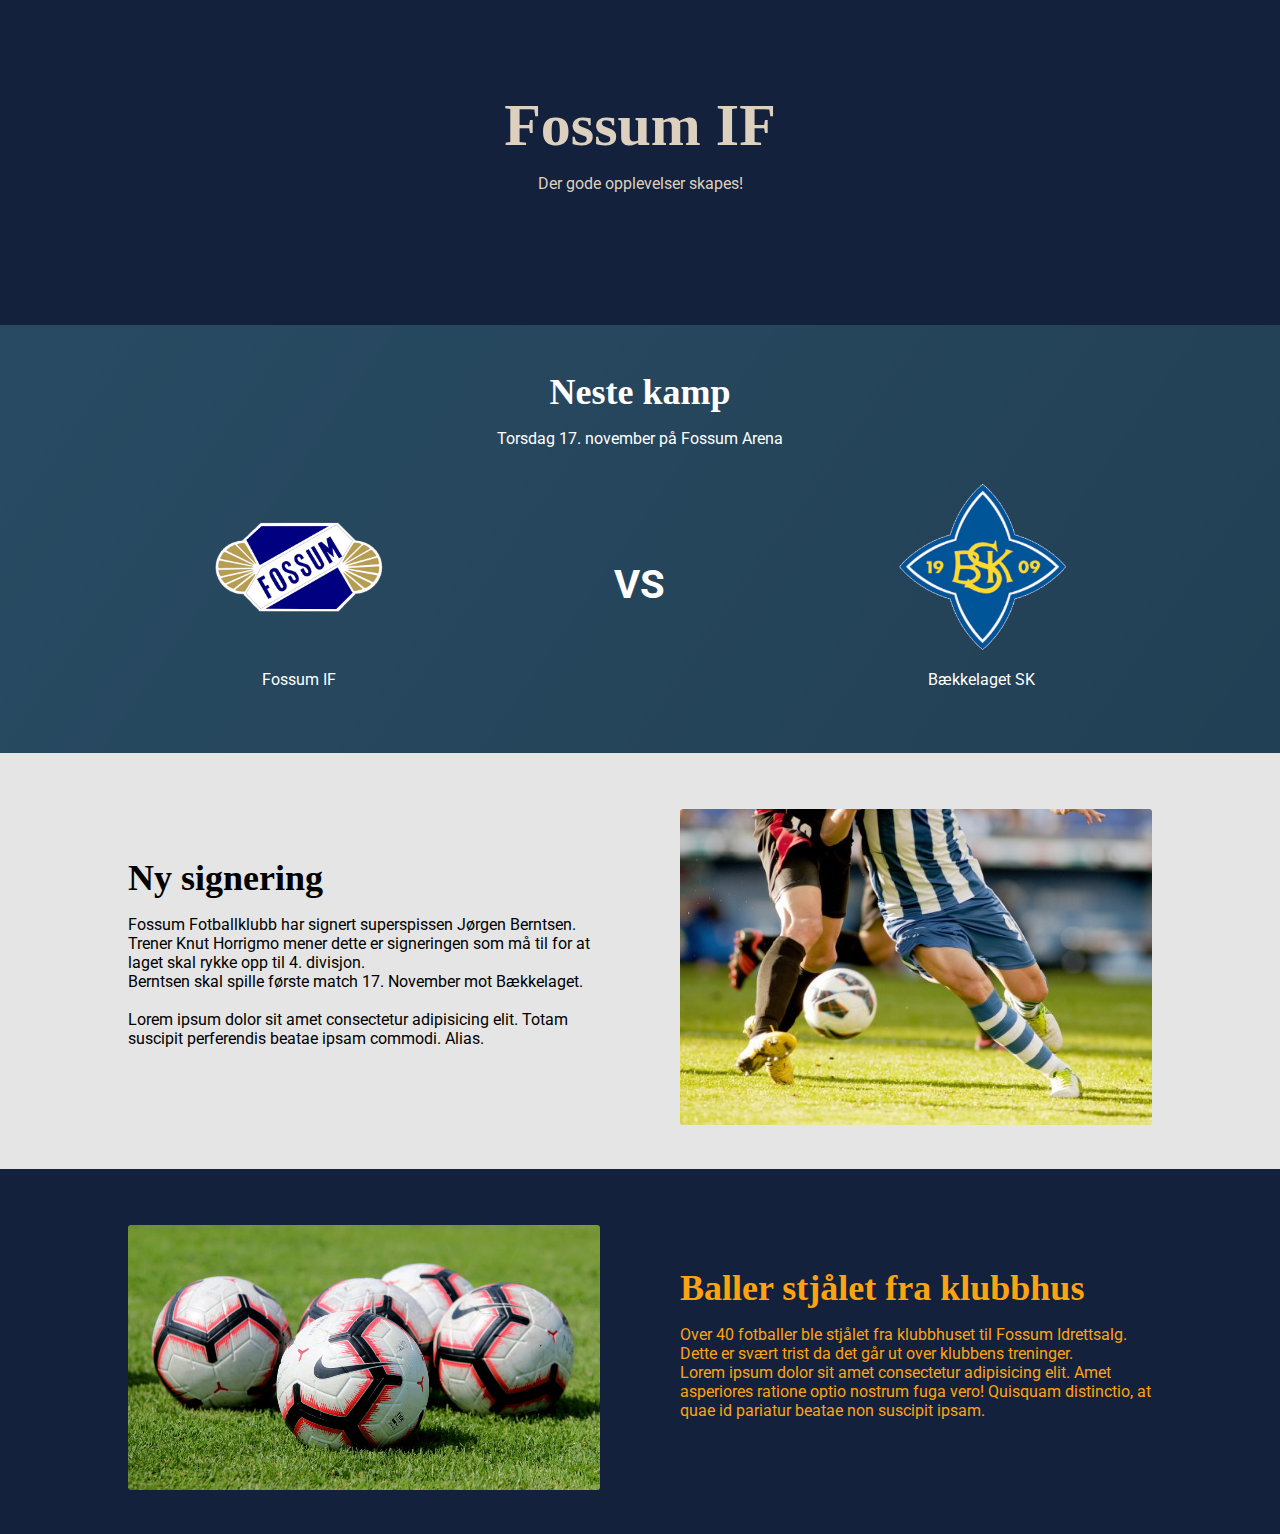
==== index.html @ 1b919d2f "fix" ====
<!DOCTYPE html>
<html lang="en">
<head>
    <meta charset="UTF-8">
    <meta name="viewport" content="width=device-width, initial-scale=1.0">
    <link href="https://fonts.googleapis.com/css2?family=Playfair+Display:wght@900&family=Roboto:wght@300;400&display=swap" rel="stylesheet">     
    <link rel="stylesheet" href="style.css">
    <title>Fossum Fotball</title>
</head>
<body>

    <section class="intro">
        <div class="container">
            <h1 class="intro__title">Fossum IF</h1>
            <p class="intro__text">Der gode opplevelser skapes!</p>
        </div>
    </section>

    <section class="next-game">
        <div class="container">
            <h2 class="section-title">Neste kamp</h2>
            <p>Torsdag 17. november på Fossum Arena</p>
            <div class="row match">
                <div class="team">
                    <img class="team-logo" src="./imgs/logo.png" alt="">
                    <p>Fossum IF</p>
                </div>
                    <div class="col VS"><h4>VS</h4></div>
                <div class="team">
                    <img class="team-logo" src="./imgs/bsk.png" alt="">
                    <p>Bækkelaget SK</p>
                </div>
            </div>
        </div>
    </section>

        <article class="article-one">
            <div class="container">
                <div class="row">
                    <div class="col">
                        <h3 class="article__title">Ny signering</h3>
                        <p class="article__text">Fossum Fotballklubb har signert superspissen Jørgen Berntsen. Trener Knut Horrigmo mener dette er signeringen som må til for at laget skal rykke opp til 4. divisjon. <br> Berntsen skal spille første match 17. November mot Bækkelaget. <br><br>Lorem ipsum dolor sit amet consectetur adipisicing elit. Totam suscipit perferendis beatae ipsam commodi. Alias.
                        </p>
                    </div>
                    <div class="col article__image">
                        <img src="./imgs/fotball1.jpg" alt="">
                    </div> 
                </div>           
            </div>
        </article>

        <article class="article-two">
            <div class="container row row--reverse">
                <div class="col article__image">
                    <img src="./imgs/fotball2.jpg" alt="">
                </div>   
                <div class="col">
                    <h3 class="article__title">Baller stjålet fra klubbhus</h3>
                    <p class="article__text">Over 40 fotballer ble stjålet fra klubbhuset til Fossum Idrettsalg. Dette er svært trist da det går ut over klubbens treninger. <br> Lorem ipsum dolor sit amet consectetur adipisicing elit. Amet asperiores ratione optio nostrum fuga vero! Quisquam distinctio, at quae id pariatur beatae non suscipit ipsam.</p>
                </div> 
            </div>
        </article>
    
</body>
</html>
---- style.css ----
*,
*:before,
*:after {
  box-sizing: border-box;
}

body {
  margin: 0;
  padding: 0;
  font-family: "Roboto", sans-serif;
}

img {
  width: 100%;
  border-radius: 3px;
  margin-top: 1em;
}

h1,
h2 {
  font-family: "Playfair Display SC", serif;
  margin: 0;
  margin-bottom: 1rem;
  line-height: 1.1;
}

h3 {
  font-family: "Playfair Display SC", serif;
  margin: 0;
}

section {
  padding: 3em 0;
}

article {
  padding: 2.5em 0;
}

.container {
  width: 80%;
  margin: 0 auto;
  max-width: 1100px;
}

.section-title {
  font-size: 2.25rem;
}

.intro {
  background-color: #14213d;
  color: #ddd0be;
  text-align: center;

  display: flex;
  align-items: center;

  min-height: 325px;
}

.intro__title {
  font-size: 3rem;
}

.intro__text {
  margin-bottom: 2.5rem;
}

.next-game {
  background-color: #284b63;
  background-image: linear-gradient(
    125deg,
    rgba(0, 0, 0, 0),
    rgba(0, 0, 0, 0.15)
  );
  color: #fff;
  text-align: center;
}

.article__title {
  font-size: 2.25rem;
}

.team {
  width: 100%;
}

.team-logo {
  width: 50%;
}

h4 {
  font-size: clamp(0.5rem, calc(2.5vw + 0.5rem), 2.5rem);
}

.article-one {
  background-color: #e5e5e5;
}

.article-two {
  background-color: #14213d;
  color: #fca311;
}

.article__image {
  align-self: center;
}

@media (min-width: 800px) {
  .row {
    display: flex;
    margin: 0 auto;
  }

  .VS {
    align-self: center;
  }

  .col {
    width: 100%;
    align-self: center;
  }

  .col + .col {
    margin-left: 5em;
  }

  .intro__title {
    font-size: 3.75rem;
  }
}

@media (max-width: 800px) {
  .match {
    display: flex;
  }
  .VS {
    align-self: center;
    margin-right: 0.5em;
  }
  .row--reverse {
    display: flex;
    flex-direction: column-reverse;
  }
}
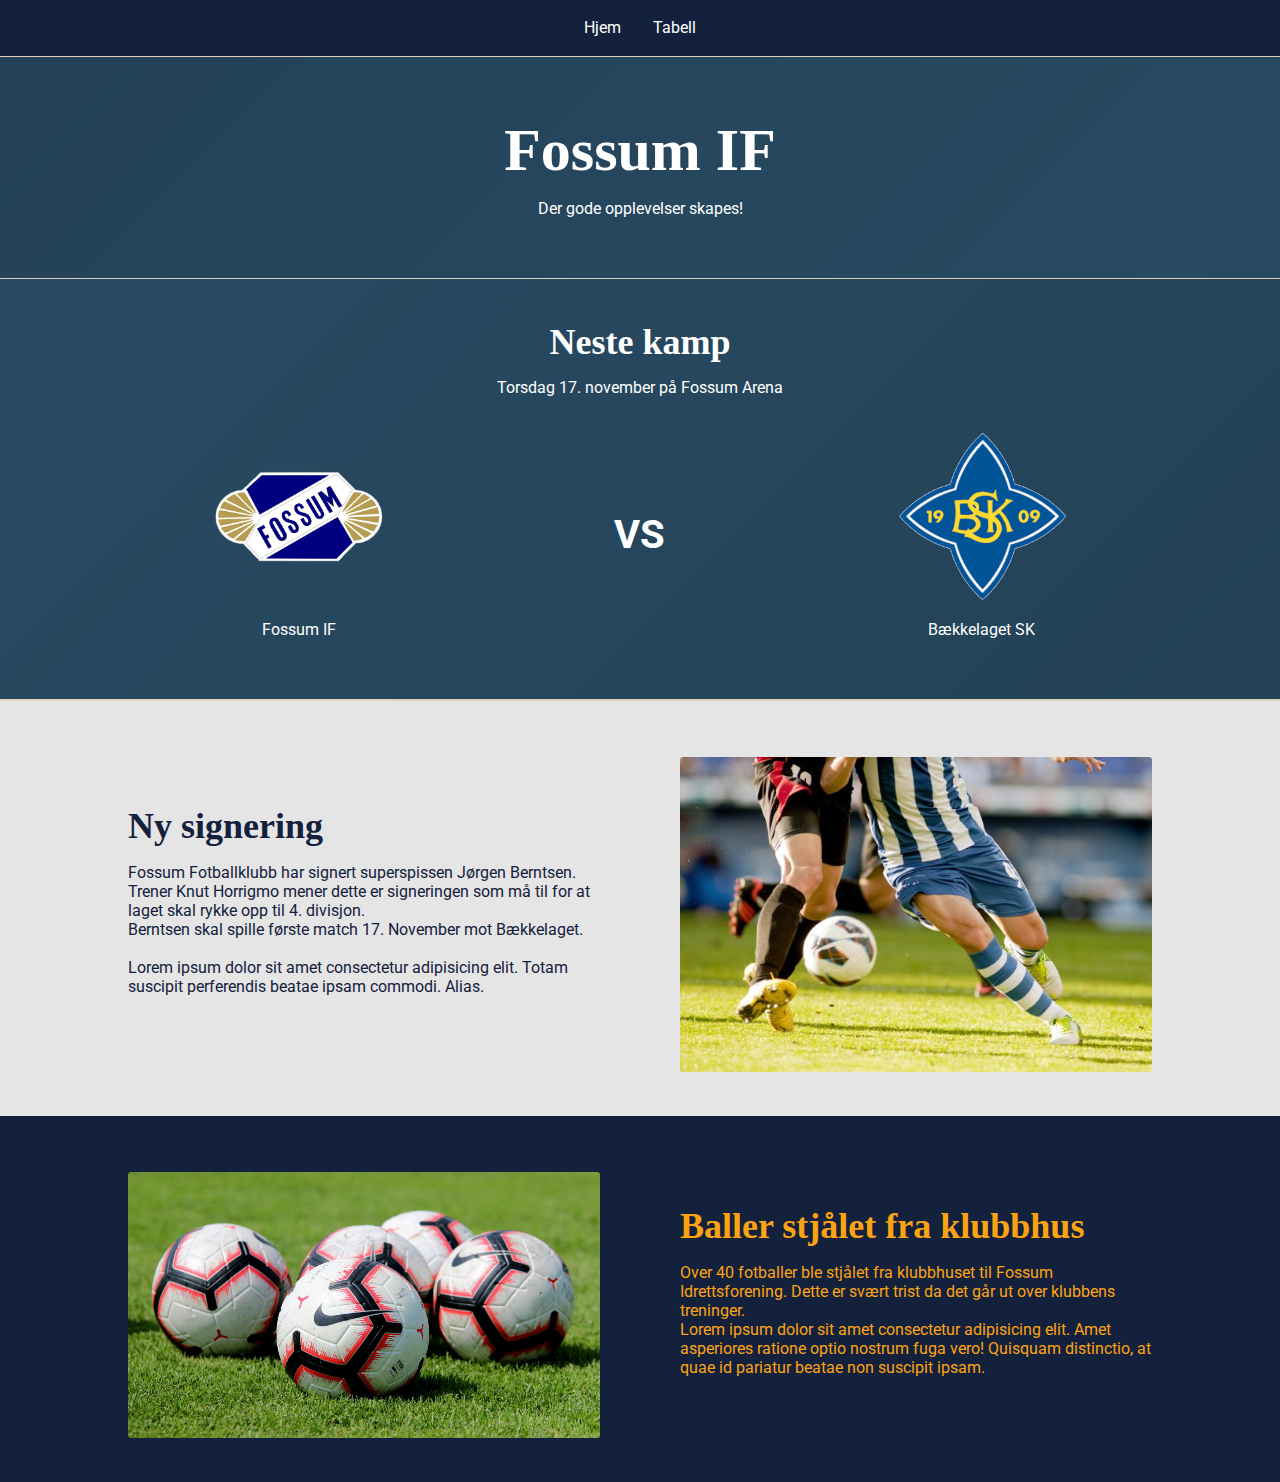
==== commit 97cd508a: "tabell" ====
--- a/index.html
+++ b/index.html
@@ -5,9 +5,19 @@
     <meta name="viewport" content="width=device-width, initial-scale=1.0">
     <link href="https://fonts.googleapis.com/css2?family=Playfair+Display:wght@900&family=Roboto:wght@300;400&display=swap" rel="stylesheet">     
     <link rel="stylesheet" href="style.css">
-    <title>Fossum Fotball</title>
+    <title>Fossum IF</title>
 </head>
 <body>
+<!-- NAVIGATION BAR -->
+<nav class="nav">
+    <div class="container row">
+            <ul class="nav__list">
+                <li class="nav__item"><a href="/index.html" class="nav__link">Hjem</a></li>
+                <li class="nav__item"><a href="/tabell.html" class="nav__link">Tabell</a></li>
+            </ul>
+    </div>
+</nav>
+
 
     <section class="intro">
         <div class="container">
@@ -34,32 +44,32 @@
         </div>
     </section>
 
-        <article class="article-one">
-            <div class="container">
-                <div class="row">
-                    <div class="col">
-                        <h3 class="article__title">Ny signering</h3>
-                        <p class="article__text">Fossum Fotballklubb har signert superspissen Jørgen Berntsen. Trener Knut Horrigmo mener dette er signeringen som må til for at laget skal rykke opp til 4. divisjon. <br> Berntsen skal spille første match 17. November mot Bækkelaget. <br><br>Lorem ipsum dolor sit amet consectetur adipisicing elit. Totam suscipit perferendis beatae ipsam commodi. Alias.
-                        </p>
-                    </div>
-                    <div class="col article__image">
-                        <img src="./imgs/fotball1.jpg" alt="">
-                    </div> 
-                </div>           
-            </div>
-        </article>
+    <article class="article-one">
+        <div class="container">
+            <div class="row">
+                <div class="col">
+                    <h3 class="article__title">Ny signering</h3>
+                    <p class="article__text">Fossum Fotballklubb har signert superspissen Jørgen Berntsen. Trener Knut Horrigmo mener dette er signeringen som må til for at laget skal rykke opp til 4. divisjon. <br> Berntsen skal spille første match 17. November mot Bækkelaget. <br><br>Lorem ipsum dolor sit amet consectetur adipisicing elit. Totam suscipit perferendis beatae ipsam commodi. Alias.
+                    </p>
+                </div>
+                <div class="col article__image">
+                    <img src="./imgs/fotball1.jpg" alt="">
+                </div> 
+            </div>           
+        </div>
+    </article>
 
-        <article class="article-two">
-            <div class="container row row--reverse">
-                <div class="col article__image">
-                    <img src="./imgs/fotball2.jpg" alt="">
-                </div>   
-                <div class="col">
-                    <h3 class="article__title">Baller stjålet fra klubbhus</h3>
-                    <p class="article__text">Over 40 fotballer ble stjålet fra klubbhuset til Fossum Idrettsalg. Dette er svært trist da det går ut over klubbens treninger. <br> Lorem ipsum dolor sit amet consectetur adipisicing elit. Amet asperiores ratione optio nostrum fuga vero! Quisquam distinctio, at quae id pariatur beatae non suscipit ipsam.</p>
-                </div> 
-            </div>
-        </article>
+    <article class="article-two">
+        <div class="container row row--reverse">
+            <div class="col article__image">
+                <img src="./imgs/fotball2.jpg" alt="">
+            </div>   
+            <div class="col">
+                <h3 class="article__title">Baller stjålet fra klubbhus</h3>
+                <p class="article__text">Over 40 fotballer ble stjålet fra klubbhuset til Fossum Idrettsforening. Dette er svært trist da det går ut over klubbens treninger. <br> Lorem ipsum dolor sit amet consectetur adipisicing elit. Amet asperiores ratione optio nostrum fuga vero! Quisquam distinctio, at quae id pariatur beatae non suscipit ipsam.</p>
+            </div> 
+        </div>
+    </article>
     
 </body>
 </html>--- a/style.css
+++ b/style.css
@@ -30,7 +30,7 @@
 }
 
 section {
-  padding: 3em 0;
+  padding: 2.75em 0;
 }
 
 article {
@@ -43,42 +43,44 @@
   max-width: 1100px;
 }
 
+.intro__title {
+  margin-top: 1rem;
+  font-size: 3rem;
+}
+
 .section-title {
   font-size: 2.25rem;
 }
 
+.article__title {
+  font-size: 2.25rem;
+}
+
 .intro {
-  background-color: #14213d;
-  color: #ddd0be;
+  background-color: #284b63;
+  border-bottom: 1.5px solid #ddd0be;
+  background-image: linear-gradient(
+    315deg,
+    rgba(0, 0, 0, 0),
+    rgba(0, 0, 0, 0.125)
+  );
+  color: #fff;
   text-align: center;
 
   display: flex;
   align-items: center;
-
-  min-height: 325px;
-}
-
-.intro__title {
-  font-size: 3rem;
-}
-
-.intro__text {
-  margin-bottom: 2.5rem;
 }
 
 .next-game {
   background-color: #284b63;
+  border-bottom: 2px solid #ddd0be;
   background-image: linear-gradient(
-    125deg,
+    135deg,
     rgba(0, 0, 0, 0),
-    rgba(0, 0, 0, 0.15)
+    rgba(0, 0, 0, 0.125)
   );
   color: #fff;
   text-align: center;
-}
-
-.article__title {
-  font-size: 2.25rem;
 }
 
 .team {
@@ -89,12 +91,14 @@
   width: 50%;
 }
 
-h4 {
+.VS {
   font-size: clamp(0.5rem, calc(2.5vw + 0.5rem), 2.5rem);
+  align-self: center;
 }
 
 .article-one {
   background-color: #e5e5e5;
+  color: #14213d;
 }
 
 .article-two {
@@ -110,10 +114,7 @@
   .row {
     display: flex;
     margin: 0 auto;
-  }
-
-  .VS {
-    align-self: center;
+    justify-content: center;
   }
 
   .col {
@@ -131,6 +132,9 @@
 }
 
 @media (max-width: 800px) {
+  .nav__list {
+    justify-content: center;
+  }
   .match {
     display: flex;
   }
@@ -143,3 +147,133 @@
     flex-direction: column-reverse;
   }
 }
+
+.nav {
+  font-size: 1rem;
+  background-color: #14213d;
+  padding: 0.15em;
+  border-bottom: 1.5px solid #ddd0be;
+}
+
+.nav__list {
+  display: flex;
+  align-items: center;
+  list-style: none;
+  padding: 0;
+}
+
+.nav__item + .nav__item {
+  margin-left: 2em;
+}
+
+.nav__link {
+  text-decoration: none;
+  color: #fff;
+}
+
+.nav__link:hover {
+  color: #ddd0be;
+}
+
+/* KAMPPROGRAM */
+
+.tabelloversikt {
+  background-color: #ddd0be;
+}
+.content-table {
+  border-collapse: collapse;
+  margin: 25px 0;
+  font-size: 0.9rem;
+  min-width: 100%;
+  border-radius: 5px 5px 0 0;
+  overflow: hidden;
+}
+
+.content-table thead tr {
+  background-color: #284b63;
+  color: #fff;
+  text-align: left;
+  font-weight: bold;
+}
+
+.content-table th,
+.content-table td {
+  padding: 12px 15px;
+  text-align: right;
+}
+
+.content-table tbody tr {
+  border-bottom: 1px solid #dddddd;
+}
+
+.content-table tbody tr:nth-of-type(even) {
+  background-color: #f3f3f3;
+}
+.content-table tbody tr:nth-of-type(odd) {
+  background-color: #fff;
+}
+
+/* RESPONSIVE TABELL */
+
+@media (min-width: 870px) {
+  .content-table {
+    box-shadow: 0 0 20px rgba(0, 0, 0, 0.15);
+  }
+  .content-table tbody tr:last-of-type {
+    border-bottom: 2px solid #284b63;
+  }
+  .content-table tbody tr.active-row {
+    font-weight: bold;
+    color: #009879;
+  }
+  .align-left {
+    text-align: center !important;
+  }
+}
+@media (max-width: 870px) {
+  .content-table thead {
+    display: none;
+  }
+
+  .content-table tr {
+    border-radius: 5px;
+  }
+
+  .content-table,
+  .content-table tbody,
+  .content-table tr,
+  .content-table td {
+    display: block;
+    width: 100%;
+  }
+  .content-table tr {
+    margin-bottom: 15px;
+  }
+  .content-table td {
+    text-align: right;
+    padding-left: 50%;
+    text-align: right;
+    position: relative;
+  }
+  .content-table td::before {
+    content: attr(data-label);
+    position: absolute;
+    left: 0;
+    width: 50%;
+    padding-left: 15px;
+    font-weight: bold;
+    text-align: left;
+  }
+  .content-table tbody td {
+    border-bottom: 1px solid #dddddd;
+  }
+  .content-table tbody td:nth-of-type(even) {
+    background-color: #f3f3f3;
+  }
+  .content-table tbody td:nth-of-type(odd) {
+    background-color: #fff;
+  }
+  .content-table tbody tr.active-row {
+    border: 2.25px solid #009879;
+  }
+}
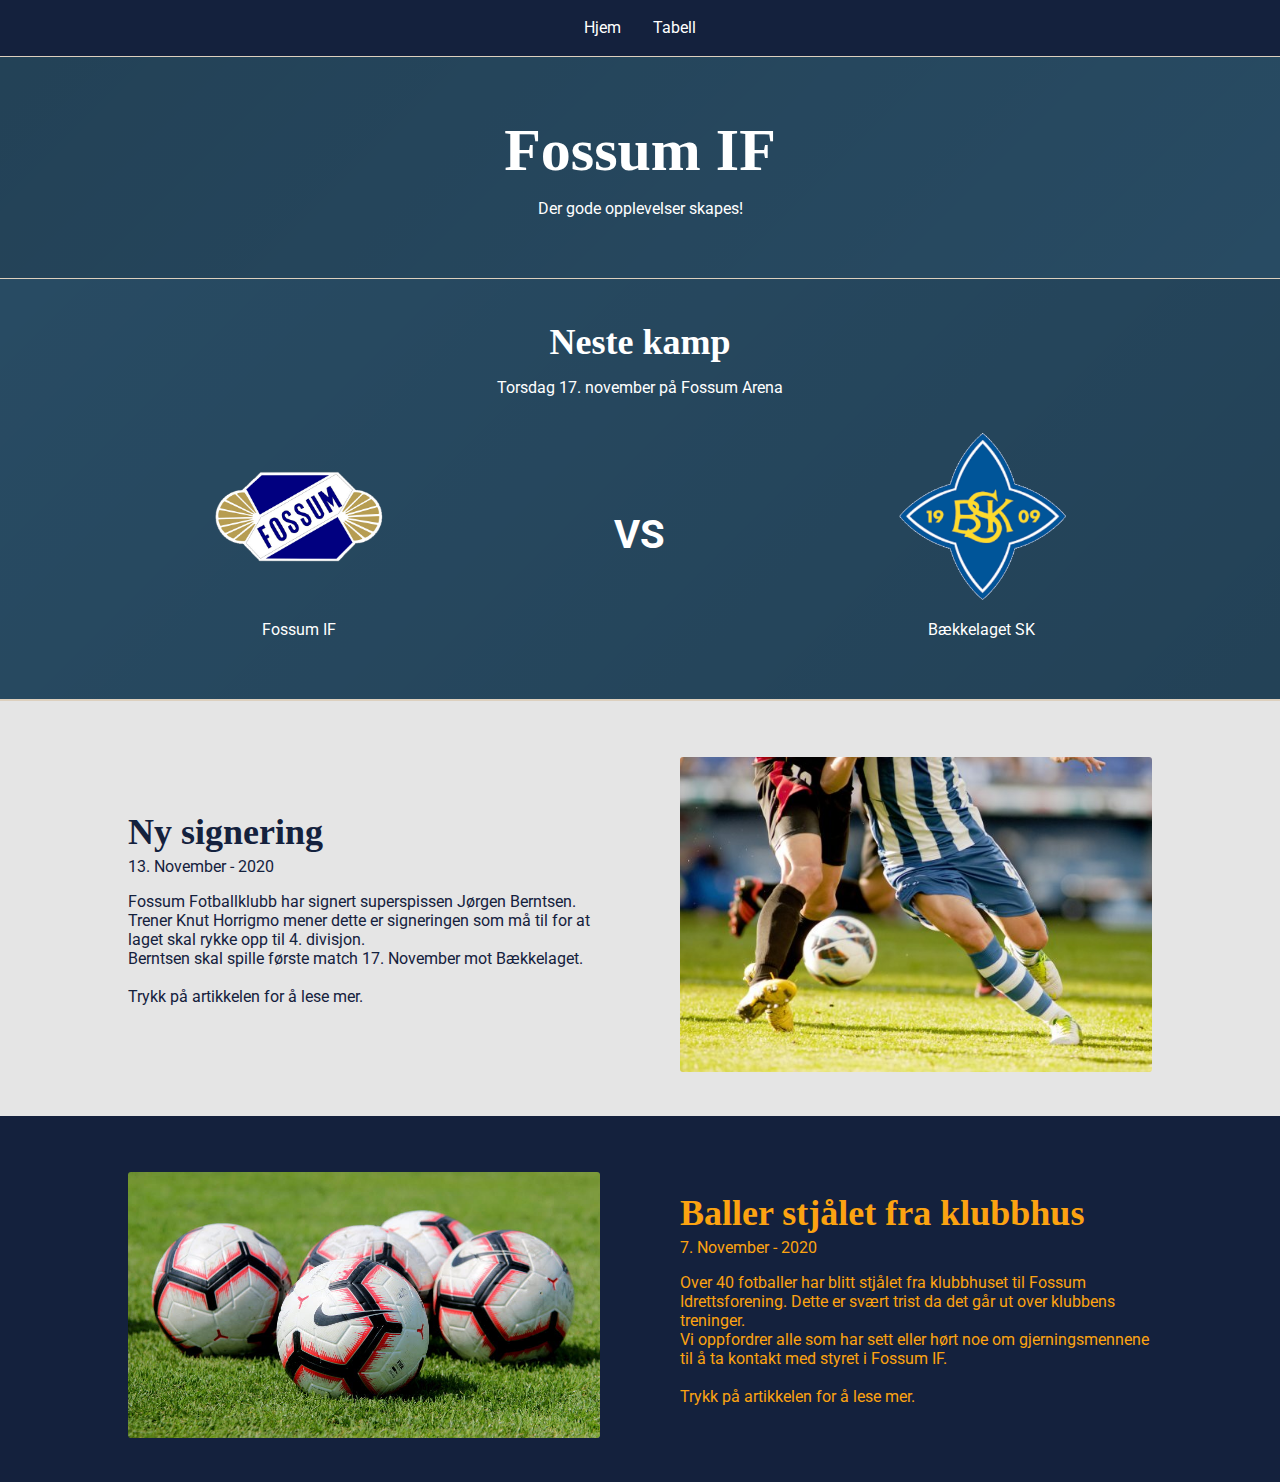
==== commit 2ae4c1ce: "improvements from feedback" ====
--- a/index.html
+++ b/index.html
@@ -8,17 +8,17 @@
     <title>Fossum IF</title>
 </head>
 <body>
-<!-- NAVIGATION BAR -->
+<!-- NAVIGASJONSBAR -->
 <nav class="nav">
     <div class="container row">
             <ul class="nav__list">
-                <li class="nav__item"><a href="/index.html" class="nav__link">Hjem</a></li>
-                <li class="nav__item"><a href="/tabell.html" class="nav__link">Tabell</a></li>
+                <li class="nav__item"><a href="index.html" class="nav__link">Hjem</a></li>
+                <li class="nav__item"><a href="tabell.html" class="nav__link">Tabell</a></li>
             </ul>
     </div>
 </nav>
 
-
+    <!-- KLUBB TITTEL -->
     <section class="intro">
         <div class="container">
             <h1 class="intro__title">Fossum IF</h1>
@@ -26,47 +26,56 @@
         </div>
     </section>
 
+    <!-- NESTE KAMP -->
     <section class="next-game">
         <div class="container">
             <h2 class="section-title">Neste kamp</h2>
             <p>Torsdag 17. november på Fossum Arena</p>
             <div class="row match">
                 <div class="team">
-                    <img class="team-logo" src="./imgs/logo.png" alt="">
+                    <img class="team-logo" src="./imgs/logo.png" alt="logo til Fossum IF">
                     <p>Fossum IF</p>
                 </div>
                     <div class="col VS"><h4>VS</h4></div>
                 <div class="team">
-                    <img class="team-logo" src="./imgs/bsk.png" alt="">
+                    <img class="team-logo" src="./imgs/bsk.png" alt="logo til Bækkelaget SK">
                     <p>Bækkelaget SK</p>
                 </div>
             </div>
         </div>
     </section>
 
+    <!-- NYHET 1 -->
     <article class="article-one">
         <div class="container">
             <div class="row">
-                <div class="col">
-                    <h3 class="article__title">Ny signering</h3>
-                    <p class="article__text">Fossum Fotballklubb har signert superspissen Jørgen Berntsen. Trener Knut Horrigmo mener dette er signeringen som må til for at laget skal rykke opp til 4. divisjon. <br> Berntsen skal spille første match 17. November mot Bækkelaget. <br><br>Lorem ipsum dolor sit amet consectetur adipisicing elit. Totam suscipit perferendis beatae ipsam commodi. Alias.
-                    </p>
+                <div class="col col--light">
+                    <a href="/articleone.html">
+                        <h3 class="article__title">Ny signering</h3>
+                        <p class="article__date">13. November - 2020</p>
+                        <p class="article__text">Fossum Fotballklubb har signert superspissen Jørgen Berntsen. Trener Knut Horrigmo mener dette er signeringen som må til for at laget skal rykke opp til 4. divisjon.<br> Berntsen skal spille første match 17. November mot Bækkelaget. <br><br>Trykk på artikkelen for å lese mer.
+                        </p>
+                    </a>
                 </div>
                 <div class="col article__image">
-                    <img src="./imgs/fotball1.jpg" alt="">
+                    <a href="/articleone.html"><img src="./imgs/fotball1.jpg" alt="fotballspillere i action"></a>
                 </div> 
             </div>           
         </div>
     </article>
 
+    <!-- NYHET 2 -->
     <article class="article-two">
         <div class="container row row--reverse">
             <div class="col article__image">
-                <img src="./imgs/fotball2.jpg" alt="">
+                <a href="/articletwo.html"><img src="./imgs/fotball2.jpg" alt="fotballer på gressmatte"></a>
             </div>   
-            <div class="col">
-                <h3 class="article__title">Baller stjålet fra klubbhus</h3>
-                <p class="article__text">Over 40 fotballer ble stjålet fra klubbhuset til Fossum Idrettsforening. Dette er svært trist da det går ut over klubbens treninger. <br> Lorem ipsum dolor sit amet consectetur adipisicing elit. Amet asperiores ratione optio nostrum fuga vero! Quisquam distinctio, at quae id pariatur beatae non suscipit ipsam.</p>
+            <div class="col col--dark">
+                <a href="/articletwo.html">
+                    <h3 class="article__title">Baller stjålet fra klubbhus</h3>
+                    <p class="article__date">7. November - 2020</p>
+                    <p class="article__text">Over 40 fotballer har blitt stjålet fra klubbhuset til Fossum Idrettsforening. Dette er svært trist da det går ut over klubbens treninger. <br> Vi oppfordrer alle som har sett eller hørt noe om gjerningsmennene til å ta kontakt med styret i Fossum IF. <br><br>Trykk på artikkelen for å lese mer.</p>
+                </a>
             </div> 
         </div>
     </article>
--- a/style.css
+++ b/style.css
@@ -37,6 +37,9 @@
   padding: 2.5em 0;
 }
 
+.main {
+  background-color: #e5e5e5;
+}
 .container {
   width: 80%;
   margin: 0 auto;
@@ -54,6 +57,7 @@
 
 .article__title {
   font-size: 2.25rem;
+  margin-bottom: 0;
 }
 
 .intro {
@@ -101,9 +105,30 @@
   color: #14213d;
 }
 
+.col--light a {
+  text-decoration: none;
+  color: #14213d;
+  margin-top: 0;
+}
+
+.article__date {
+  margin-top: 0.25rem;
+  margin-bottom: 1rem;
+}
+
+.article__text {
+  margin-bottom: 0;
+}
+
 .article-two {
   background-color: #14213d;
   color: #fca311;
+}
+
+.col--dark a {
+  text-decoration: none;
+  color: #fca311;
+  margin-top: 0;
 }
 
 .article__image {
